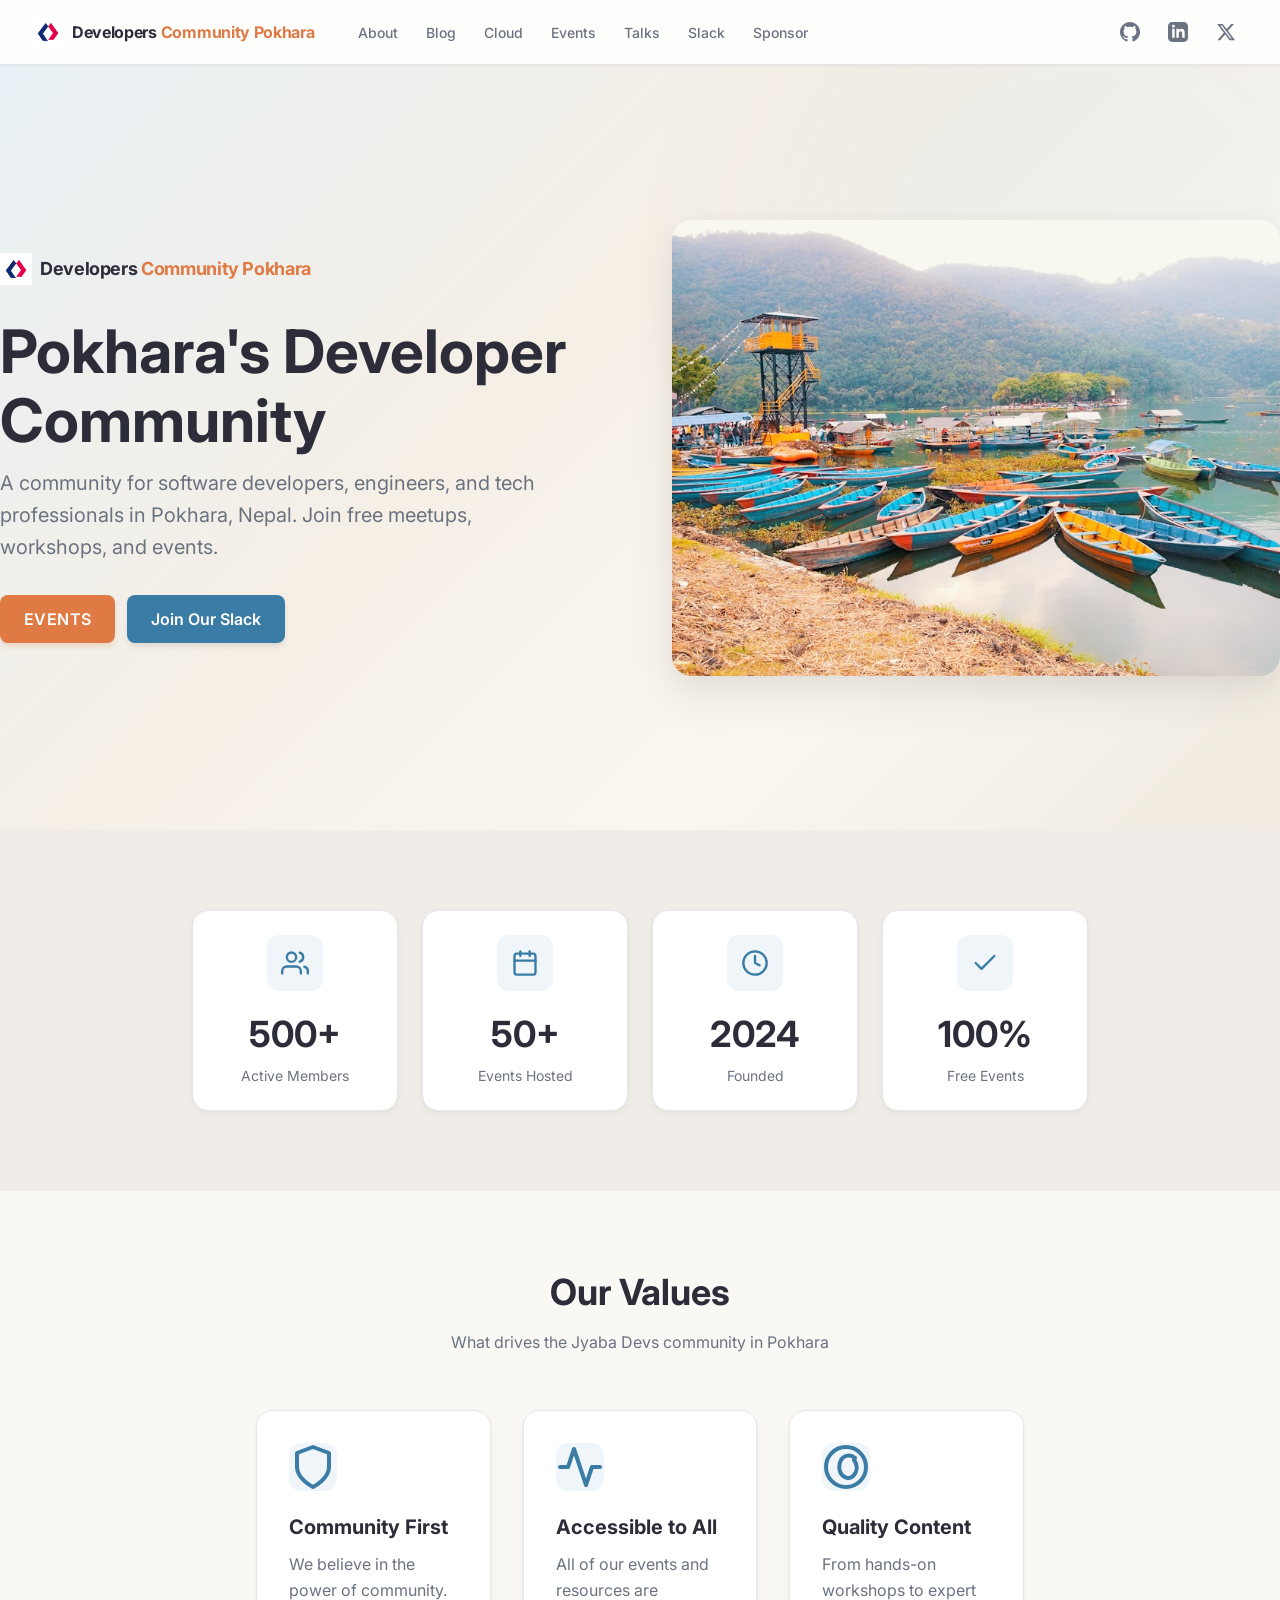
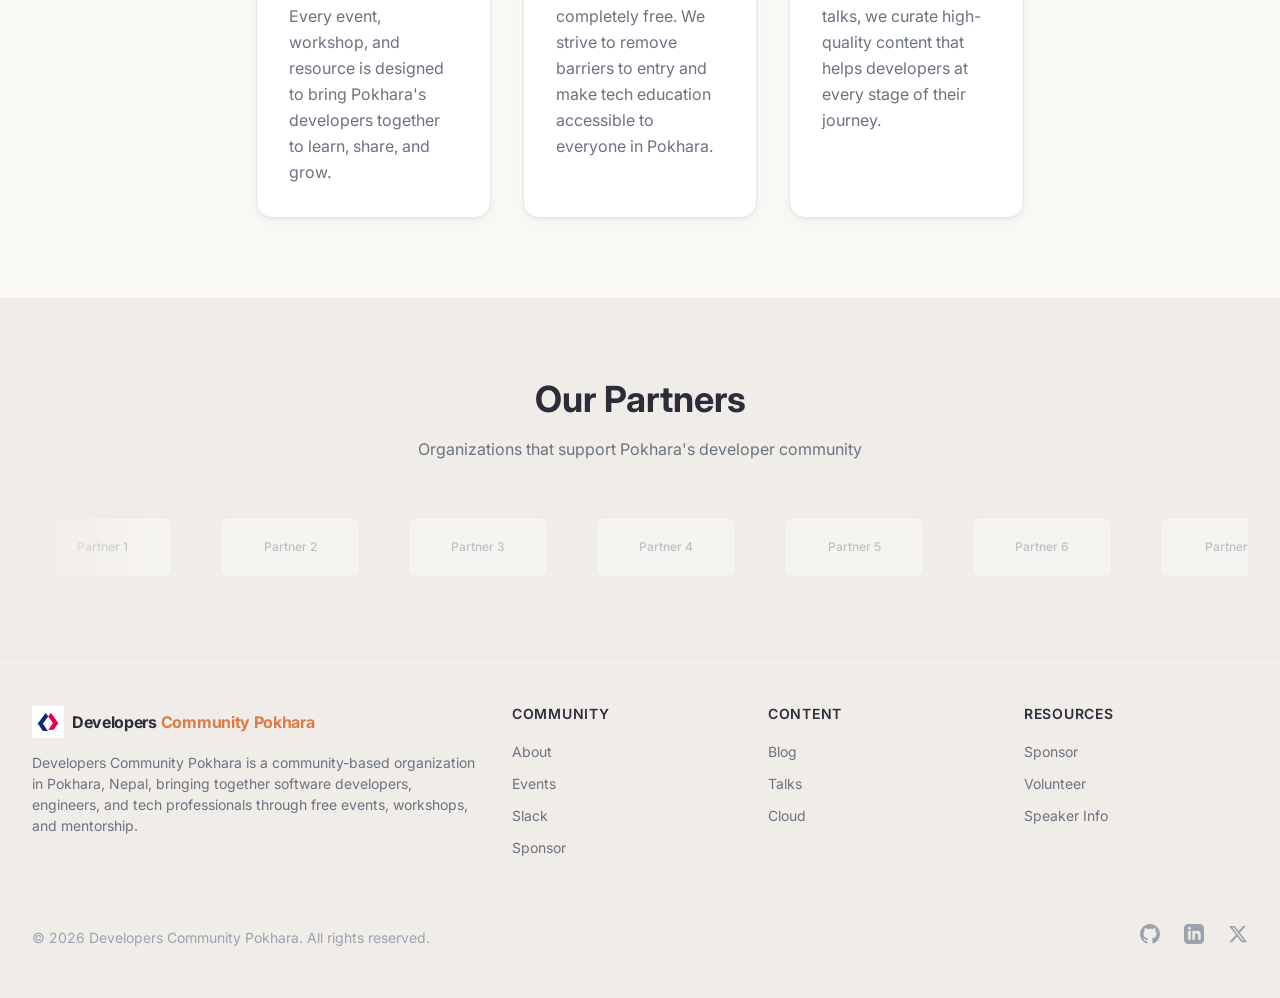
==== index.html @ 8152516d "deleted a folder" ====
<!DOCTYPE html>
<html lang="en">
<head>
  <meta charset="utf-8" />
  <meta name="viewport" content="width=device-width, initial-scale=1" />
  <title>Jyaba Devs - Pokhara's Developer &amp; Tech Community</title>
  <meta name="description" content="Jyaba Devs is a community for software developers, engineers, and tech professionals in Pokhara, Nepal. Join free meetups, workshops, and events." />
  <link rel="preconnect" href="https://fonts.googleapis.com">
  <link rel="preconnect" href="https://fonts.gstatic.com" crossorigin>
  <link rel="preconnect" href="https://images.unsplash.com">
  <link href="https://fonts.googleapis.com/css2?family=Inter:wght@400;500;600;700&display=swap" rel="stylesheet">
  <link rel="stylesheet" href="css/style.css" />
</head>
<body>

  <!-- ===== HEADER ===== -->
  <header class="td-header td-header--sticky">
    <nav class="td-header__nav">
      <div class="td-header__inner">
        <div class="td-header__left">
          <a class="td-header__brand" href=".">
            <span class="td-logo" style="font-size:1rem;gap:0.5em;--logo-text-color:#2D2D3A">
              <span class="td-logo__icon" style="width:32px;height:32px">
                <img src="images/developers community pokhara logo.png" alt="Developers Community Pokhara" style="width:100%;height:100%;object-fit:contain" />
              </span>
              <span class="td-logo__wordmark">
                <span class="td-logo__brand">Developers</span>
                <span class="td-logo__devs">Community Pokhara</span>
              </span>
            </span>
          </a>
          <div class="td-header__desktop-links">
            <a class="td-header__link" href="about.html">About</a>
            <a class="td-header__link" href="blog.html">Blog</a>
            <a class="td-header__link" href="cloud-project.html">Cloud</a>
            <a class="td-header__link" href="events.html">Events</a>
            <a class="td-header__link" href="talks.html">Talks</a>
            <a class="td-header__link" href="https://slack.com" target="_blank" rel="noopener noreferrer">Slack</a>
            <a class="td-header__link" href="partnership.html">Sponsor</a>
          </div>
        </div>
        <div class="td-header__right">
          <div class="td-header__actions">
            <a class="td-header__link" href="https://github.com" target="_blank" rel="noopener noreferrer">
              <svg viewBox="0 0 24 24" fill="currentColor" class="w-5 h-5"><path d="M12 0c-6.626 0-12 5.373-12 12 0 5.302 3.438 9.8 8.207 11.387.599.111.793-.261.793-.577v-2.234c-3.338.726-4.033-1.416-4.033-1.416-.546-1.387-1.333-1.756-1.333-1.756-1.089-.745.083-.729.083-.729 1.205.084 1.839 1.237 1.839 1.237 1.07 1.834 2.807 1.304 3.492.997.107-.775.418-1.305.762-1.604-2.665-.305-5.467-1.334-5.467-5.931 0-1.311.469-2.381 1.236-3.221-.124-.303-.535-1.524.117-3.176 0 0 1.008-.322 3.301 1.23.957-.266 1.983-.399 3.003-.404 1.02.005 2.047.138 3.006.404 2.291-1.552 3.297-1.23 3.297-1.23.653 1.653.242 2.874.118 3.176.77.84 1.235 1.911 1.235 3.221 0 4.609-2.807 5.624-5.479 5.921.43.372.823 1.102.823 2.222v3.293c0 .319.192.694.801.576 4.765-1.589 8.199-6.086 8.199-11.386 0-6.627-5.373-12-12-12z"></path></svg>
            </a>
            <a class="td-header__link" href="https://linkedin.com" target="_blank" rel="noopener noreferrer">
              <svg viewBox="0 0 24 24" fill="currentColor" class="w-5 h-5"><path d="M19 0h-14c-2.761 0-5 2.239-5 5v14c0 2.761 2.239 5 5 5h14c2.762 0 5-2.239 5-5v-14c0-2.761-2.238-5-5-5zm-11 19h-3v-11h3v11zm-1.5-12.268c-.966 0-1.75-.79-1.75-1.764s.784-1.764 1.75-1.764 1.75.79 1.75 1.764-.783 1.764-1.75 1.764zm13.5 12.268h-3v-5.604c0-3.368-4-3.113-4 0v5.604h-3v-11h3v1.765c1.396-2.586 7-2.777 7 2.476v6.759z"></path></svg>
            </a>
            <a class="td-header__link" href="https://twitter.com" target="_blank" rel="noopener noreferrer">
              <svg viewBox="0 0 24 24" fill="currentColor" class="w-5 h-5"><path d="M18.244 2.25h3.308l-7.227 8.26 8.502 11.24H16.17l-5.214-6.817L4.99 21.75H1.68l7.73-8.835L1.254 2.25H8.08l4.713 6.231zm-1.161 17.52h1.833L7.084 4.126H5.117z"></path></svg>
            </a>
          </div>
          <button class="td-header__hamburger" aria-label="Toggle menu" aria-expanded="false">
            <svg fill="none" viewBox="0 0 24 24" stroke="currentColor"><path stroke-linecap="round" stroke-linejoin="round" stroke-width="2" d="M4 6h16M4 12h16M4 18h16"></path></svg>
          </button>
        </div>
      </div>
      <div class="td-header__mobile-menu">
        <div class="td-header__mobile-inner">
          <a class="td-header__link" href="about.html">About</a>
          <a class="td-header__link" href="blog.html">Blog</a>
          <a class="td-header__link" href="cloud-project.html">Cloud</a>
          <a class="td-header__link" href="events.html">Events</a>
          <a class="td-header__link" href="talks.html">Talks</a>
          <a class="td-header__link" href="https://slack.com" target="_blank" rel="noopener noreferrer">Slack</a>
          <a class="td-header__link" href="partnership.html">Sponsor</a>
          <a class="td-header__link" href="https://github.com" target="_blank" rel="noopener noreferrer">
            <svg viewBox="0 0 24 24" fill="currentColor" class="w-5 h-5"><path d="M12 0c-6.626 0-12 5.373-12 12 0 5.302 3.438 9.8 8.207 11.387.599.111.793-.261.793-.577v-2.234c-3.338.726-4.033-1.416-4.033-1.416-.546-1.387-1.333-1.756-1.333-1.756-1.089-.745.083-.729.083-.729 1.205.084 1.839 1.237 1.839 1.237 1.07 1.834 2.807 1.304 3.492.997.107-.775.418-1.305.762-1.604-2.665-.305-5.467-1.334-5.467-5.931 0-1.311.469-2.381 1.236-3.221-.124-.303-.535-1.524.117-3.176 0 0 1.008-.322 3.301 1.23.957-.266 1.983-.399 3.003-.404 1.02.005 2.047.138 3.006.404 2.291-1.552 3.297-1.23 3.297-1.23.653 1.653.242 2.874.118 3.176.77.84 1.235 1.911 1.235 3.221 0 4.609-2.807 5.624-5.479 5.921.43.372.823 1.102.823 2.222v3.293c0 .319.192.694.801.576 4.765-1.589 8.199-6.086 8.199-11.386 0-6.627-5.373-12-12-12z"></path></svg>
          </a>
          <a class="td-header__link" href="https://linkedin.com" target="_blank" rel="noopener noreferrer">
            <svg viewBox="0 0 24 24" fill="currentColor" class="w-5 h-5"><path d="M19 0h-14c-2.761 0-5 2.239-5 5v14c0 2.761 2.239 5 5 5h14c2.762 0 5-2.239 5-5v-14c0-2.761-2.238-5-5-5zm-11 19h-3v-11h3v11zm-1.5-12.268c-.966 0-1.75-.79-1.75-1.764s.784-1.764 1.75-1.764 1.75.79 1.75 1.764-.783 1.764-1.75 1.764zm13.5 12.268h-3v-5.604c0-3.368-4-3.113-4 0v5.604h-3v-11h3v1.765c1.396-2.586 7-2.777 7 2.476v6.759z"></path></svg>
          </a>
          <a class="td-header__link" href="https://twitter.com" target="_blank" rel="noopener noreferrer">
            <svg viewBox="0 0 24 24" fill="currentColor" class="w-5 h-5"><path d="M18.244 2.25h3.308l-7.227 8.26 8.502 11.24H16.17l-5.214-6.817L4.99 21.75H1.68l7.73-8.835L1.254 2.25H8.08l4.713 6.231zm-1.161 17.52h1.833L7.084 4.126H5.117z"></path></svg>
          </a>
        </div>
      </div>
    </nav>
  </header>

  <!-- ===== HERO ===== -->
  <section class="hero">
    <div class="hero__bg"></div>
    <div class="hero__glow"></div>
    <div class="container hero__content">
      <div class="hero__inner">
        <div class="hero__text-col">
          <div class="hero__text-inner">
            <div style="display:flex;align-items:center;gap:0.5rem;margin-bottom:2rem">
              <span class="td-logo__icon" style="width:32px;height:32px;display:flex">
                <img src="images/developers community pokhara logo.png" alt="Developers Community Pokhara" style="width:100%;height:100%;object-fit:contain" />
              </span>
              <span style="font-weight:700;font-size:1.125rem;letter-spacing:-0.02em">
                <span style="color:var(--text-primary)">Developers</span>
                <span style="color:var(--sunset)">Community Pokhara</span>
              </span>
            </div>
            <h1 class="hero__title">Pokhara's Developer<br>Community</h1>
            <p class="hero__subtitle">A community for software developers, engineers, and tech professionals in Pokhara, Nepal. Join free meetups, workshops, and events.</p>
            <div class="hero__actions">
              <a href="events.html" class="td-button td-button--primary td-button--md">Events</a>
              <a href="https://slack.com" target="_blank" rel="noopener noreferrer" class="td-button td-button--secondary td-button--md">Join Our Slack</a>
            </div>
          </div>
        </div>
        <div class="hero__image-col">
          <img src="images/fewa-lake-pokhara.jpg" alt="Fewa Lake, Pokhara - Colorful boats on the water" loading="lazy" />
        </div>
      </div>
    </div>
  </section>

  <!-- ===== STATS ===== -->
  <section class="section section--alt">
    <div class="container">
      <div class="stats-grid">
        <div class="stat-card">
          <div class="stat-card__icon">
            <svg viewBox="0 0 24 24" fill="none" stroke="currentColor" stroke-width="2" stroke-linecap="round" stroke-linejoin="round"><path d="M17 21v-2a4 4 0 0 0-4-4H5a4 4 0 0 0-4 4v2"></path><circle cx="9" cy="7" r="4"></circle><path d="M23 21v-2a4 4 0 0 0-3-3.87"></path><path d="M16 3.13a4 4 0 0 1 0 7.75"></path></svg>
          </div>
          <div class="stat-card__number">500+</div>
          <div class="stat-card__label">Active Members</div>
        </div>
        <div class="stat-card">
          <div class="stat-card__icon">
            <svg viewBox="0 0 24 24" fill="none" stroke="currentColor" stroke-width="2" stroke-linecap="round" stroke-linejoin="round"><path d="M8 2v4"></path><path d="M16 2v4"></path><rect x="3" y="4" width="18" height="18" rx="2"></rect><path d="M3 10h18"></path></svg>
          </div>
          <div class="stat-card__number">50+</div>
          <div class="stat-card__label">Events Hosted</div>
        </div>
        <div class="stat-card">
          <div class="stat-card__icon">
            <svg viewBox="0 0 24 24" fill="none" stroke="currentColor" stroke-width="2" stroke-linecap="round" stroke-linejoin="round"><circle cx="12" cy="12" r="10"></circle><polyline points="12 6 12 12 16 14"></polyline></svg>
          </div>
          <div class="stat-card__number">2024</div>
          <div class="stat-card__label">Founded</div>
        </div>
        <div class="stat-card">
          <div class="stat-card__icon">
            <svg viewBox="0 0 24 24" fill="none" stroke="currentColor" stroke-width="2" stroke-linecap="round" stroke-linejoin="round"><polyline points="20 6 9 17 4 12"></polyline></svg>
          </div>
          <div class="stat-card__number">100%</div>
          <div class="stat-card__label">Free Events</div>
        </div>
      </div>
    </div>
  </section>

  <!-- ===== VALUES ===== -->
  <section class="section">
    <div class="container">
      <div class="section__header text-center">
        <h2 class="section__title">Our Values</h2>
        <p class="section__subtitle">What drives the Jyaba Devs community in Pokhara</p>
      </div>
      <div class="features-grid">
        <div class="feature-card">
          <div class="feature-card__icon">
            <svg viewBox="0 0 24 24" fill="none" stroke="currentColor" stroke-width="2" stroke-linecap="round" stroke-linejoin="round"><path d="M12 22s8-4 8-10V5l-8-3-8 3v7c0 6 8 10 8 10z"></path></svg>
          </div>
          <h3 class="feature-card__title">Community First</h3>
          <p class="feature-card__text">We believe in the power of community. Every event, workshop, and resource is designed to bring Pokhara's developers together to learn, share, and grow.</p>
        </div>
        <div class="feature-card">
          <div class="feature-card__icon">
            <svg viewBox="0 0 24 24" fill="none" stroke="currentColor" stroke-width="2" stroke-linecap="round" stroke-linejoin="round"><path d="M22 12h-4l-3 9L9 3l-3 9H2"></path></svg>
          </div>
          <h3 class="feature-card__title">Accessible to All</h3>
          <p class="feature-card__text">All of our events and resources are completely free. We strive to remove barriers to entry and make tech education accessible to everyone in Pokhara.</p>
        </div>
        <div class="feature-card">
          <div class="feature-card__icon">
            <svg viewBox="0 0 24 24" fill="none" stroke="currentColor" stroke-width="2" stroke-linecap="round" stroke-linejoin="round"><circle cx="12" cy="12" r="10"></circle><path d="M16.5 7.5C14.5 5.5 11 6 9.5 8.5 8 11 8.5 14.5 10 16c1.5 1.5 4 2.5 6 0s1.5-5.5 0-7.5z"></path></svg>
          </div>
          <h3 class="feature-card__title">Quality Content</h3>
          <p class="feature-card__text">From hands-on workshops to expert talks, we curate high-quality content that helps developers at every stage of their journey.</p>
        </div>
      </div>
    </div>
  </section>

  <!-- ===== SPONSOR MARQUEE ===== -->
  <section class="section section--alt">
    <div class="container">
      <div class="section__header text-center">
        <h2 class="section__title">Our Partners</h2>
        <p class="section__subtitle">Organizations that support Pokhara's developer community</p>
      </div>
      <div class="td-logo-marquee td-logo-marquee--pause-on-hover" style="--marquee-speed:30s;--marquee-gap:3rem">
        <div class="td-logo-marquee__wrapper">
          <div class="td-logo-marquee__track">
            <div class="td-logo-marquee__item"><div class="td-logo-marquee__logo" style="width:140px;height:60px;background:var(--bg);border:1px solid var(--border);border-radius:0.5rem;display:flex;align-items:center;justify-content:center;color:var(--text-muted);font-size:0.75rem;font-weight:500">Partner 1</div></div>
            <div class="td-logo-marquee__item"><div class="td-logo-marquee__logo" style="width:140px;height:60px;background:var(--bg);border:1px solid var(--border);border-radius:0.5rem;display:flex;align-items:center;justify-content:center;color:var(--text-muted);font-size:0.75rem;font-weight:500">Partner 2</div></div>
            <div class="td-logo-marquee__item"><div class="td-logo-marquee__logo" style="width:140px;height:60px;background:var(--bg);border:1px solid var(--border);border-radius:0.5rem;display:flex;align-items:center;justify-content:center;color:var(--text-muted);font-size:0.75rem;font-weight:500">Partner 3</div></div>
            <div class="td-logo-marquee__item"><div class="td-logo-marquee__logo" style="width:140px;height:60px;background:var(--bg);border:1px solid var(--border);border-radius:0.5rem;display:flex;align-items:center;justify-content:center;color:var(--text-muted);font-size:0.75rem;font-weight:500">Partner 4</div></div>
            <div class="td-logo-marquee__item"><div class="td-logo-marquee__logo" style="width:140px;height:60px;background:var(--bg);border:1px solid var(--border);border-radius:0.5rem;display:flex;align-items:center;justify-content:center;color:var(--text-muted);font-size:0.75rem;font-weight:500">Partner 5</div></div>
            <div class="td-logo-marquee__item"><div class="td-logo-marquee__logo" style="width:140px;height:60px;background:var(--bg);border:1px solid var(--border);border-radius:0.5rem;display:flex;align-items:center;justify-content:center;color:var(--text-muted);font-size:0.75rem;font-weight:500">Partner 6</div></div>
          </div>
          <div class="td-logo-marquee__track">
            <div class="td-logo-marquee__item"><div class="td-logo-marquee__logo" style="width:140px;height:60px;background:var(--bg);border:1px solid var(--border);border-radius:0.5rem;display:flex;align-items:center;justify-content:center;color:var(--text-muted);font-size:0.75rem;font-weight:500">Partner 1</div></div>
            <div class="td-logo-marquee__item"><div class="td-logo-marquee__logo" style="width:140px;height:60px;background:var(--bg);border:1px solid var(--border);border-radius:0.5rem;display:flex;align-items:center;justify-content:center;color:var(--text-muted);font-size:0.75rem;font-weight:500">Partner 2</div></div>
            <div class="td-logo-marquee__item"><div class="td-logo-marquee__logo" style="width:140px;height:60px;background:var(--bg);border:1px solid var(--border);border-radius:0.5rem;display:flex;align-items:center;justify-content:center;color:var(--text-muted);font-size:0.75rem;font-weight:500">Partner 3</div></div>
            <div class="td-logo-marquee__item"><div class="td-logo-marquee__logo" style="width:140px;height:60px;background:var(--bg);border:1px solid var(--border);border-radius:0.5rem;display:flex;align-items:center;justify-content:center;color:var(--text-muted);font-size:0.75rem;font-weight:500">Partner 4</div></div>
            <div class="td-logo-marquee__item"><div class="td-logo-marquee__logo" style="width:140px;height:60px;background:var(--bg);border:1px solid var(--border);border-radius:0.5rem;display:flex;align-items:center;justify-content:center;color:var(--text-muted);font-size:0.75rem;font-weight:500">Partner 5</div></div>
            <div class="td-logo-marquee__item"><div class="td-logo-marquee__logo" style="width:140px;height:60px;background:var(--bg);border:1px solid var(--border);border-radius:0.5rem;display:flex;align-items:center;justify-content:center;color:var(--text-muted);font-size:0.75rem;font-weight:500">Partner 6</div></div>
          </div>
        </div>
      </div>
    </div>
  </section>

  <!-- ===== FOOTER ===== -->
  <footer class="td-footer">
    <div class="td-footer__container">
      <div class="td-footer__grid">
        <div>
          <span class="td-logo" style="font-size:1rem;gap:0.5em;--logo-text-color:#2D2D3A">
            <span class="td-logo__icon" style="width:32px;height:32px">
              <img src="images/developers community pokhara logo.png" alt="Developers Community Pokhara" style="width:100%;height:100%;object-fit:contain" />
            </span>
            <span class="td-logo__wordmark">
              <span class="td-logo__brand">Developers</span>
              <span class="td-logo__devs">Community Pokhara</span>
            </span>
          </span>
          <p class="td-footer__description">
            Developers Community Pokhara is a community-based organization in Pokhara, Nepal, bringing together software developers, engineers, and tech professionals through free events, workshops, and mentorship.
          </p>
        </div>
        <div class="td-footer__link-group">
          <h3>Community</h3>
          <ul>
            <li><a href="about.html">About</a></li>
            <li><a href="events.html">Events</a></li>
            <li><a href="https://slack.com" target="_blank" rel="noopener noreferrer">Slack</a></li>
            <li><a href="partnership.html">Sponsor</a></li>
          </ul>
        </div>
        <div class="td-footer__link-group">
          <h3>Content</h3>
          <ul>
            <li><a href="blog.html">Blog</a></li>
            <li><a href="talks.html">Talks</a></li>
            <li><a href="cloud-project.html">Cloud</a></li>
          </ul>
        </div>
        <div class="td-footer__link-group">
          <h3>Resources</h3>
          <ul>
            <li><a href="partnership.html">Sponsor</a></li>
            <li><a href="about.html">Volunteer</a></li>
            <li><a href="talks.html">Speaker Info</a></li>
          </ul>
        </div>
      </div>
      <div class="td-footer__bottom">
        <p class="td-footer__copyright">&copy; 2026 Developers Community Pokhara. All rights reserved.</p>
        <div class="td-footer__socials">
          <a class="td-footer__social-link" href="https://github.com" target="_blank" rel="noopener noreferrer" aria-label="GitHub">
            <svg viewBox="0 0 24 24" fill="currentColor"><path d="M12 0c-6.626 0-12 5.373-12 12 0 5.302 3.438 9.8 8.207 11.387.599.111.793-.261.793-.577v-2.234c-3.338.726-4.033-1.416-4.033-1.416-.546-1.387-1.333-1.756-1.333-1.756-1.089-.745.083-.729.083-.729 1.205.084 1.839 1.237 1.839 1.237 1.07 1.834 2.807 1.304 3.492.997.107-.775.418-1.305.762-1.604-2.665-.305-5.467-1.334-5.467-5.931 0-1.311.469-2.381 1.236-3.221-.124-.303-.535-1.524.117-3.176 0 0 1.008-.322 3.301 1.23.957-.266 1.983-.399 3.003-.404 1.02.005 2.047.138 3.006.404 2.291-1.552 3.297-1.23 3.297-1.23.653 1.653.242 2.874.118 3.176.77.84 1.235 1.911 1.235 3.221 0 4.609-2.807 5.624-5.479 5.921.43.372.823 1.102.823 2.222v3.293c0 .319.192.694.801.576 4.765-1.589 8.199-6.086 8.199-11.386 0-6.627-5.373-12-12-12z"></path></svg>
          </a>
          <a class="td-footer__social-link" href="https://linkedin.com" target="_blank" rel="noopener noreferrer" aria-label="LinkedIn">
            <svg viewBox="0 0 24 24" fill="currentColor"><path d="M19 0h-14c-2.761 0-5 2.239-5 5v14c0 2.761 2.239 5 5 5h14c2.762 0 5-2.239 5-5v-14c0-2.761-2.238-5-5-5zm-11 19h-3v-11h3v11zm-1.5-12.268c-.966 0-1.75-.79-1.75-1.764s.784-1.764 1.75-1.764 1.75.79 1.75 1.764-.783 1.764-1.75 1.764zm13.5 12.268h-3v-5.604c0-3.368-4-3.113-4 0v5.604h-3v-11h3v1.765c1.396-2.586 7-2.777 7 2.476v6.759z"></path></svg>
          </a>
          <a class="td-footer__social-link" href="https://twitter.com" target="_blank" rel="noopener noreferrer" aria-label="Twitter">
            <svg viewBox="0 0 24 24" fill="currentColor"><path d="M18.244 2.25h3.308l-7.227 8.26 8.502 11.24H16.17l-5.214-6.817L4.99 21.75H1.68l7.73-8.835L1.254 2.25H8.08l4.713 6.231zm-1.161 17.52h1.833L7.084 4.126H5.117z"></path></svg>
          </a>
        </div>
      </div>
    </div>
  </footer>

  <!-- Mobile menu toggle -->
  <script>
    document.querySelector('.td-header__hamburger')?.addEventListener('click', function() {
      const menu = document.querySelector('.td-header__mobile-menu');
      const expanded = this.getAttribute('aria-expanded') === 'true';
      this.setAttribute('aria-expanded', !expanded);
      menu.classList.toggle('td-header__mobile-menu--open');
    });
  </script>

</body>
</html>
---- css/style.css ----
/* ============================================
   Jyaba Devs — Light Design System
   Theme: Pokhara — Lake City / Himalayan Gateway
   ============================================ */

/* --- CSS Variables (Light Theme) --- */
:root {
  --bg: #FAF8F5;
  --bg-alt: #F0EDE8;
  --text-primary: #2D2D3A;
  --text-secondary: #6B7280;
  --text-muted: #9CA3AF;
  --lake: #3A7CA5;
  --lake-light: #5A9CC5;
  --lake-dark: #2A5C85;
  --sunset: #E07A45;
  --sunset-light: #F09A65;
  --sunset-dark: #C06030;
  --mountain: #4A7C6F;
  --mountain-light: #6BA08A;
  --mountain-dark: #3A6C5F;
  --white: #FFFFFF;
  --card-bg: #FFFFFF;
  --border: #E5E7EB;
  --gray-100: #F3F4F6;
  --gray-200: #E5E7EB;
  --gray-300: #D1D5DB;
  --gray-400: #9CA3AF;
  --gray-500: #6B7280;
  --gray-600: #4B5563;
  --gray-700: #374151;
  --gray-800: #1F2937;
  --gray-900: #111827;

  --font-family: 'Inter', -apple-system, BlinkMacSystemFont, 'Segoe UI', Roboto, sans-serif;
  --max-width: 80rem;
  --header-height: 4rem;
}

/* --- Reset & Base --- */
*, *::before, *::after {
  margin: 0;
  padding: 0;
  box-sizing: border-box;
}

html {
  scroll-behavior: smooth;
}

body {
  font-family: var(--font-family);
  -webkit-font-smoothing: antialiased;
  -moz-osx-font-smoothing: grayscale;
  background: var(--bg);
  color: var(--text-primary);
  min-height: 100vh;
  line-height: 1.5;
}

img {
  max-width: 100%;
  height: auto;
  display: block;
}

a {
  color: inherit;
  text-decoration: none;
}

ul {
  list-style: none;
}

.container {
  max-width: var(--max-width);
  margin: 0 auto;
  padding: 0 1rem;
}

@media (min-width: 640px) {
  .container { padding: 0 1.5rem; }
}

@media (min-width: 1024px) {
  .container { padding: 0 2rem; }
}

/* --- Typography --- */
h1, h2, h3, h4, h5, h6 {
  font-weight: 700;
  line-height: 1.2;
}

.text-lake { color: var(--lake); }
.text-sunset { color: var(--sunset); }
.text-mountain { color: var(--mountain); }
.text-primary { color: var(--text-primary); }
.text-secondary { color: var(--text-secondary); }
.text-muted { color: var(--text-muted); }
.text-center { text-align: center; }
.font-bold { font-weight: 700; }
.font-semibold { font-weight: 600; }
.font-medium { font-weight: 500; }

/* ============================================
   TD Logo
   ============================================ */
.td-logo {
  display: inline-flex;
  align-items: center;
  text-decoration: none;
  color: inherit;
  transition: opacity 0.15s ease;
  gap: 0.5em;
}

a.td-logo:hover { opacity: 0.9; }

.td-logo__icon {
  display: flex;
  align-items: center;
  justify-content: center;
  flex-shrink: 0;
}

.td-logo__icon svg {
  width: 100%;
  height: 100%;
}

.td-logo__wordmark {
  display: inline-flex;
  gap: 0.25em;
  font-weight: 700;
  letter-spacing: -0.02em;
  white-space: nowrap;
}

.td-logo__brand {
  color: var(--text-primary);
}

.td-logo__devs {
  color: var(--sunset);
}

.td-logo--dark .td-logo__brand {
  color: var(--white);
}

/* ============================================
   Header
   ============================================ */
.td-header {
  background: rgba(255, 255, 255, 0.8);
  backdrop-filter: blur(24px);
  -webkit-backdrop-filter: blur(24px);
  border-bottom: 1px solid var(--border);
  box-shadow: 0 1px 3px 0 rgba(0, 0, 0, 0.05);
}

.td-header--sticky {
  position: sticky;
  top: 0;
  z-index: 50;
}

.td-header__nav {
  max-width: var(--max-width);
  margin: 0 auto;
  padding: 0 1rem;
}

@media (min-width: 640px) { .td-header__nav { padding: 0 1.5rem; } }
@media (min-width: 1024px) { .td-header__nav { padding: 0 2rem; } }

.td-header__inner {
  display: flex;
  justify-content: space-between;
  height: var(--header-height);
}

.td-header__left {
  display: flex;
  align-items: center;
  gap: 2rem;
}

.td-header__brand {
  display: flex;
  align-items: center;
  text-decoration: none;
}

.td-header__desktop-links {
  display: none;
  align-items: center;
  gap: 0.25rem;
}

@media (min-width: 768px) {
  .td-header__desktop-links { display: flex; }
}

.td-header__link {
  display: flex;
  align-items: center;
  gap: 0.5rem;
  padding: 0.5rem 0.75rem;
  border-radius: 0.5rem;
  font-size: 0.875rem;
  font-weight: 500;
  color: var(--text-secondary);
  text-decoration: none;
  transition: background-color 0.15s ease, color 0.15s ease;
}

.td-header__link:hover {
  background-color: var(--gray-100);
  color: var(--lake);
}

.td-header__link svg {
  width: 1.25rem;
  height: 1.25rem;
}

.td-header__right {
  display: flex;
  align-items: center;
  gap: 1rem;
}

.td-header__actions {
  display: none;
  align-items: center;
  gap: 0.25rem;
}

@media (min-width: 768px) {
  .td-header__actions { display: flex; }
}

.td-header__hamburger {
  display: flex;
  padding: 0.5rem;
  border-radius: 0.5rem;
  color: var(--text-secondary);
  background: none;
  border: none;
  cursor: pointer;
}

.td-header__hamburger:hover { background-color: var(--gray-100); }

@media (min-width: 768px) {
  .td-header__hamburger { display: none; }
}

.td-header__hamburger svg {
  width: 1.5rem;
  height: 1.5rem;
}

.td-header__mobile-menu {
  display: none;
  padding: 1rem 0;
  border-top: 1px solid var(--border);
}

.td-header__mobile-menu--open { display: block; }

@media (min-width: 768px) {
  .td-header__mobile-menu { display: none !important; }
}

.td-header__mobile-inner {
  display: flex;
  flex-direction: column;
  gap: 0.25rem;
}

/* ============================================
   Buttons
   ============================================ */
.td-button {
  display: inline-flex;
  align-items: center;
  justify-content: center;
  gap: 0.5rem;
  font-weight: 600;
  border-radius: 0.5rem;
  transition: all 0.15s ease;
  white-space: nowrap;
  text-decoration: none;
  cursor: pointer;
  border: none;
  font-family: inherit;
}

.td-button:focus {
  outline: none;
  box-shadow: 0 0 0 2px var(--white), 0 0 0 4px var(--sunset);
}

.td-button:disabled,
.td-button--loading {
  opacity: 0.6;
  cursor: not-allowed;
}

.td-button--sm { padding: 0.5rem 1rem; font-size: 0.875rem; }
.td-button--md { padding: 0.75rem 1.5rem; font-size: 1rem; }
.td-button--lg { padding: 1rem 2rem; font-size: 1.125rem; }

.td-button--primary {
  background: var(--sunset);
  color: var(--white);
  text-transform: uppercase;
  letter-spacing: 0.025em;
  box-shadow: 0 4px 6px -1px rgba(224, 122, 69, 0.25);
}

.td-button--primary:hover:not(:disabled):not(.td-button--loading) {
  background: var(--sunset-light);
  transform: translateY(-1px);
  box-shadow: 0 6px 10px -2px rgba(224, 122, 69, 0.3);
}

.td-button--primary:active:not(:disabled):not(.td-button--loading) {
  background: var(--sunset-dark);
  transform: translateY(0);
}

.td-button--secondary {
  background: var(--lake);
  color: var(--white);
  box-shadow: 0 4px 6px -1px rgba(0, 0, 0, 0.1);
}

.td-button--secondary:hover:not(:disabled):not(.td-button--loading) {
  background: var(--lake-light);
  transform: translateY(-1px);
  box-shadow: 0 10px 15px -3px rgba(0, 0, 0, 0.1);
}

.td-button--ghost {
  background: transparent;
  color: currentColor;
  box-shadow: none;
  border: 1px solid currentColor;
  opacity: 0.8;
}

.td-button--ghost:hover:not(:disabled):not(.td-button--loading) {
  background: rgba(0, 0, 0, 0.05);
  opacity: 1;
}

/* ============================================
   Hero Section — Pokhara Edition
   ============================================ */
.hero {
  position: relative;
  overflow: hidden;
  min-height: 85vh;
  display: flex;
  align-items: center;
}

.hero__bg {
  position: absolute;
  inset: 0;
  background: linear-gradient(135deg, #E8F0F5 0%, #F5EFE6 40%, #FAF6F0 70%, #F0EAE0 100%);
}

.hero__glow {
  position: absolute;
  top: 0;
  right: 0;
  width: 40rem;
  height: 40rem;
  background: rgba(58, 124, 165, 0.04);
  border-radius: 50%;
  filter: blur(80px);
  transform: translateY(-20%) translateX(20%);
  pointer-events: none;
}

.hero__content {
  position: relative;
  width: 100%;
  padding: 5rem 0 5rem;
}

@media (min-width: 768px) {
  .hero__content { padding: 6rem 0 6rem; }
}

.hero__inner {
  display: flex;
  flex-direction: column;
  gap: 3rem;
}

@media (min-width: 768px) {
  .hero__inner {
    flex-direction: row;
    align-items: center;
    gap: 4rem;
  }
}

.hero__text-col {
  flex: 1;
}

.hero__text-inner {
  max-width: 36rem;
  margin: 0 auto;
}

@media (min-width: 768px) {
  .hero__text-inner { margin: 0; }
}

.hero__image-col {
  flex: 1;
  display: flex;
  justify-content: center;
  align-items: center;
}

.hero__image-col img {
  width: 100%;
  max-width: 28rem;
  height: auto;
  border-radius: 1.25rem;
  box-shadow: 0 20px 48px rgba(0, 0, 0, 0.07), 0 8px 24px rgba(0, 0, 0, 0.04);
}

@media (min-width: 768px) {
  .hero__image-col img { max-width: 100%; }
}

.hero__title {
  font-size: 2.25rem;
  font-weight: 700;
  color: var(--text-primary);
  margin-top: 1.5rem;
  line-height: 1.15;
}

@media (min-width: 768px) {
  .hero__title { font-size: 3rem; }
}

@media (min-width: 1024px) {
  .hero__title { font-size: 3.75rem; }
}

.hero__subtitle {
  font-size: 1.125rem;
  color: var(--text-secondary);
  margin-top: 0.75rem;
  line-height: 1.6;
}

@media (min-width: 768px) {
  .hero__subtitle { font-size: 1.25rem; }
}

.hero__actions {
  margin-top: 2rem;
  display: flex;
  flex-direction: column;
  gap: 0.75rem;
}

@media (min-width: 640px) {
  .hero__actions { flex-direction: row; }
}

/* --- Section Styles --- */
.section {
  padding: 4rem 0;
}

@media (min-width: 768px) {
  .section { padding: 5rem 0; }
}

.section--alt {
  background: var(--bg-alt);
}

.section__title {
  font-size: 1.875rem;
  font-weight: 700;
  color: var(--text-primary);
  margin-bottom: 1rem;
}

@media (min-width: 768px) {
  .section__title { font-size: 2.25rem; }
}

.section__subtitle {
  color: var(--text-secondary);
  max-width: 36rem;
  margin: 0 auto;
}

.section__header {
  margin-bottom: 3.5rem;
}

/* --- Stats Grid --- */
.stats-grid {
  display: grid;
  grid-template-columns: repeat(2, 1fr);
  gap: 1.5rem;
  max-width: 56rem;
  margin: 0 auto;
}

@media (min-width: 768px) {
  .stats-grid { grid-template-columns: repeat(4, 1fr); }
}

.stat-card {
  text-align: center;
  padding: 1.5rem;
  background: var(--card-bg);
  border-radius: 1rem;
  border: 1px solid var(--border);
  box-shadow: 0 1px 3px rgba(0, 0, 0, 0.04), 0 4px 12px rgba(0, 0, 0, 0.03);
  transition: all 0.2s ease;
}

.stat-card:hover {
  border-color: var(--lake-light);
  transform: translateY(-2px);
  box-shadow: 0 8px 24px rgba(58, 124, 165, 0.08);
}

.stat-card__icon {
  width: 3.5rem;
  height: 3.5rem;
  background: rgba(58, 124, 165, 0.08);
  border-radius: 0.75rem;
  display: flex;
  align-items: center;
  justify-content: center;
  color: var(--lake);
  margin: 0 auto 1rem;
}

.stat-card__icon svg {
  width: 1.75rem;
  height: 1.75rem;
}

.stat-card__number {
  font-size: 1.875rem;
  font-weight: 700;
  color: var(--text-primary);
  margin-bottom: 0.25rem;
}

@media (min-width: 768px) {
  .stat-card__number { font-size: 2.25rem; }
}

.stat-card__label {
  color: var(--text-secondary);
  font-size: 0.875rem;
}

/* --- Features Grid --- */
.features-grid {
  display: grid;
  gap: 2rem;
  max-width: 48rem;
  margin: 0 auto;
}

@media (min-width: 768px) {
  .features-grid { grid-template-columns: repeat(3, 1fr); }
}

.feature-card {
  background: var(--card-bg);
  padding: 2rem;
  border-radius: 1rem;
  border: 1px solid var(--border);
  box-shadow: 0 1px 3px rgba(0, 0, 0, 0.04), 0 4px 12px rgba(0, 0, 0, 0.03);
  transition: all 0.2s ease;
}

.feature-card:hover {
  border-color: var(--lake-light);
  box-shadow: 0 8px 24px rgba(58, 124, 165, 0.08);
  transform: translateY(-2px);
}

.feature-card__icon {
  width: 3rem;
  height: 3rem;
  background: rgba(58, 124, 165, 0.08);
  border-radius: 0.75rem;
  display: flex;
  align-items: center;
  justify-content: center;
  color: var(--lake);
  margin-bottom: 1.5rem;
  transition: background 0.2s;
}

.feature-card:hover .feature-card__icon {
  background: rgba(58, 124, 165, 0.15);
}

.feature-card__icon span {
  font-size: 1.25rem;
  font-weight: 700;
}

.feature-card__title {
  font-size: 1.25rem;
  font-weight: 700;
  color: var(--text-primary);
  margin-bottom: 0.75rem;
}

.feature-card__text {
  color: var(--text-secondary);
  line-height: 1.625;
}

/* --- Page Hero (inner pages) --- */
.page-hero {
  position: relative;
  overflow: hidden;
}

.page-hero__bg {
  position: absolute;
  inset: 0;
  background: linear-gradient(135deg, #E8F0F5 0%, #F5EFE6 50%, #F0EAE0 100%);
}

.page-hero__mountain-art {
  position: absolute;
  bottom: 0;
  left: 0;
  right: 0;
  height: 40%;
  pointer-events: none;
  opacity: 0.5;
}

.page-hero__mountain-art svg {
  width: 100%;
  height: 100%;
  display: block;
}

.page-hero__glow {
  position: absolute;
  top: 0;
  right: 0;
  width: 50rem;
  height: 50rem;
  background: rgba(58, 124, 165, 0.04);
  border-radius: 50%;
  filter: blur(80px);
  transform: translateY(-50%) translateX(33%);
}

.page-hero__glow-2 {
  position: absolute;
  bottom: 0;
  left: 0;
  width: 37.5rem;
  height: 37.5rem;
  background: rgba(74, 124, 111, 0.03);
  border-radius: 50%;
  filter: blur(80px);
  transform: translateY(50%) translateX(-33%);
}

.page-hero__content {
  position: relative;
  padding: 5rem 0 7rem;
}

@media (min-width: 768px) {
  .page-hero__content { padding: 7rem 0; }
}

.page-hero__pill {
  display: inline-flex;
  align-items: center;
  gap: 0.5rem;
  padding: 0.5rem 1rem;
  background: rgba(58, 124, 165, 0.08);
  border: 1px solid rgba(58, 124, 165, 0.15);
  border-radius: 9999px;
  margin-bottom: 1.5rem;
}

.page-hero__pill-dot {
  width: 0.5rem;
  height: 0.5rem;
  background: var(--lake);
  border-radius: 50%;
}

.page-hero__pill-text {
  color: var(--lake);
  font-size: 0.875rem;
  font-weight: 500;
}

.page-hero__title {
  font-size: 2.25rem;
  font-weight: 700;
  color: var(--text-primary);
  margin-bottom: 1.5rem;
  line-height: 1.2;
}

@media (min-width: 768px) {
  .page-hero__title { font-size: 3.75rem; }
}

.page-hero__desc {
  font-size: 1.125rem;
  color: var(--text-secondary);
  margin-bottom: 2.5rem;
  max-width: 36rem;
}

@media (min-width: 768px) {
  .page-hero__desc { font-size: 1.25rem; }
}

/* --- Values / Impact Grid --- */
.values-grid {
  display: grid;
  gap: 1rem;
  max-width: 48rem;
  margin: 0 auto;
}

@media (min-width: 768px) {
  .values-grid { grid-template-columns: repeat(2, 1fr); }
}

@media (min-width: 1024px) {
  .values-grid { grid-template-columns: repeat(3, 1fr); }
}

.value-card {
  padding: 1.25rem;
  background: var(--card-bg);
  border-radius: 0.75rem;
  border: 1px solid var(--border);
  box-shadow: 0 1px 3px rgba(0, 0, 0, 0.04);
  display: flex;
  align-items: flex-start;
  gap: 1rem;
}

.value-card__check {
  flex-shrink: 0;
  width: 2rem;
  height: 2rem;
  background: rgba(74, 124, 111, 0.1);
  border-radius: 0.5rem;
  display: flex;
  align-items: center;
  justify-content: center;
  color: var(--mountain);
}

.value-card__check svg {
  width: 1.25rem;
  height: 1.25rem;
}

.value-card__text {
  color: var(--text-secondary);
  line-height: 1.5;
}

/* --- Sponsor Benefits --- */
.benefits-grid {
  display: grid;
  gap: 1.5rem;
  max-width: 48rem;
  margin: 0 auto;
}

@media (min-width: 768px) {
  .benefits-grid { grid-template-columns: repeat(2, 1fr); }
}

.benefit-card {
  padding: 2rem;
  background: var(--card-bg);
  border-radius: 1rem;
  border: 1px solid var(--border);
  box-shadow: 0 1px 3px rgba(0, 0, 0, 0.04), 0 4px 12px rgba(0, 0, 0, 0.03);
  transition: all 0.2s;
}

.benefit-card:hover {
  border-color: var(--lake-light);
  transform: translateY(-2px);
  box-shadow: 0 8px 24px rgba(58, 124, 165, 0.08);
}

.benefit-card__icon {
  width: 3.5rem;
  height: 3.5rem;
  background: rgba(58, 124, 165, 0.08);
  border-radius: 0.75rem;
  display: flex;
  align-items: center;
  justify-content: center;
  color: var(--lake);
  margin-bottom: 1.25rem;
}

.benefit-card__icon svg {
  width: 1.75rem;
  height: 1.75rem;
}

.benefit-card__title {
  font-size: 1.25rem;
  font-weight: 700;
  color: var(--text-primary);
  margin-bottom: 0.75rem;
}

.benefit-card__text {
  color: var(--text-secondary);
  line-height: 1.625;
}

/* --- Story Section --- */
.story-grid {
  display: grid;
  gap: 3rem;
  align-items: center;
  max-width: 48rem;
  margin: 0 auto;
}

@media (min-width: 1024px) {
  .story-grid { grid-template-columns: repeat(2, 1fr); max-width: 64rem; }
}

.story__text {
  color: var(--text-secondary);
  line-height: 1.75;
  display: flex;
  flex-direction: column;
  gap: 1.25rem;
}

.story__image-wrapper {
  position: relative;
}

.story__image-box {
  aspect-ratio: 4/3;
  background: linear-gradient(to bottom right, rgba(58, 124, 165, 0.15), transparent);
  border-radius: 1.5rem;
  padding: 0.25rem;
}

.story__image-inner {
  width: 100%;
  height: 100%;
  background: var(--card-bg);
  border-radius: 1.375rem;
  overflow: hidden;
  display: flex;
  align-items: center;
  justify-content: center;
  color: var(--text-muted);
  font-size: 0.875rem;
  border: 1px solid var(--border);
}

.story__badge {
  position: absolute;
  bottom: -1rem;
  right: -1rem;
  background: var(--card-bg);
  border: 1px solid var(--border);
  border-radius: 0.75rem;
  padding: 0.75rem 1.25rem;
  box-shadow: 0 10px 15px -3px rgba(0, 0, 0, 0.08);
  display: flex;
  align-items: center;
  gap: 0.75rem;
}

.story__badge-icon {
  width: 2.5rem;
  height: 2.5rem;
  background: rgba(58, 124, 165, 0.1);
  border-radius: 0.5rem;
  display: flex;
  align-items: center;
  justify-content: center;
  color: var(--lake);
}

.story__badge-icon svg { width: 1.25rem; height: 1.25rem; }

.story__badge-title {
  font-weight: 600;
  color: var(--text-primary);
  font-size: 0.875rem;
}

.story__badge-sub {
  color: var(--text-secondary);
  font-size: 0.75rem;
}

/* --- Team Grid --- */
.team-grid {
  display: grid;
  gap: 1.5rem;
  max-width: 48rem;
  margin: 0 auto;
}

@media (min-width: 768px) {
  .team-grid { grid-template-columns: repeat(2, 1fr); }
}

@media (min-width: 1024px) {
  .team-grid { grid-template-columns: repeat(3, 1fr); }
}

.team-card {
  display: flex;
  flex-direction: column;
  align-items: center;
  text-align: center;
  padding: 2rem;
  gap: 1rem;
  background: var(--card-bg);
  border: 1px solid var(--border);
  border-radius: 0.75rem;
  transition: all 0.2s ease;
  box-shadow: 0 1px 3px rgba(0, 0, 0, 0.04), 0 4px 12px rgba(0, 0, 0, 0.03);
}

.team-card:hover {
  transform: translateY(-4px);
  box-shadow: 0 8px 24px rgba(0, 0, 0, 0.06), 0 4px 12px rgba(0, 0, 0, 0.03);
  border-color: var(--lake-light);
}

.team-card__avatar {
  width: 6rem;
  height: 6rem;
  border-radius: 50%;
  background: linear-gradient(135deg, var(--lake-light), var(--lake));
  border: 2px solid rgba(58, 124, 165, 0.15);
  display: flex;
  align-items: center;
  justify-content: center;
  overflow: hidden;
}

.team-card__avatar-placeholder {
  font-size: 1.5rem;
  font-weight: 600;
  color: var(--white);
  text-transform: uppercase;
}

.team-card__name {
  font-size: 1.25rem;
  font-weight: 700;
  color: var(--text-primary);
}

.team-card__role {
  color: var(--sunset);
  font-weight: 500;
  font-size: 0.875rem;
}

.team-card__bio {
  color: var(--text-secondary);
  font-size: 0.875rem;
  line-height: 1.6;
}

/* --- Blog Grid --- */
.blog-year {
  margin-bottom: 4rem;
}

.blog-year__header {
  display: flex;
  align-items: center;
  gap: 1rem;
  margin-bottom: 2rem;
}

.blog-year__title {
  font-size: 1.875rem;
  font-weight: 700;
  color: var(--text-primary);
}

.blog-year__line {
  flex: 1;
  height: 1px;
  background: var(--border);
}

.blog-year__count {
  color: var(--text-muted);
  font-size: 0.875rem;
}

.blog-grid {
  display: grid;
  gap: 1.5rem;
}

@media (min-width: 640px) {
  .blog-grid { grid-template-columns: repeat(2, 1fr); }
}

@media (min-width: 1024px) {
  .blog-grid { grid-template-columns: repeat(3, 1fr); }
}

@media (min-width: 1280px) {
  .blog-grid { grid-template-columns: repeat(4, 1fr); }
}

.blog-card {
  display: block;
  background: var(--card-bg);
  border-radius: 0.75rem;
  overflow: hidden;
  transition: all 0.2s;
  border: 1px solid var(--border);
  box-shadow: 0 1px 3px rgba(0, 0, 0, 0.04), 0 4px 12px rgba(0, 0, 0, 0.03);
}

.blog-card:hover {
  box-shadow: 0 0 0 2px rgba(58, 124, 165, 0.3), 0 8px 24px rgba(58, 124, 165, 0.08);
  transform: translateY(-2px);
}

.blog-card__image {
  aspect-ratio: 1;
  position: relative;
  overflow: hidden;
  background: var(--gray-100);
  display: flex;
  align-items: center;
  justify-content: center;
  color: var(--text-muted);
  font-size: 0.75rem;
}

.blog-card__image-overlay {
  position: absolute;
  inset: 0;
  background: linear-gradient(to top, rgba(0, 0, 0, 0.1), transparent);
  opacity: 0.6;
}

.blog-card__body {
  padding: 1.25rem;
}

.blog-card__date {
  color: var(--lake);
  font-size: 0.875rem;
  font-weight: 500;
}

.blog-card__title {
  font-size: 1.125rem;
  font-weight: 700;
  color: var(--text-primary);
  margin-top: 0.5rem;
  transition: color 0.2s;
  display: -webkit-box;
  -webkit-line-clamp: 2;
  -webkit-box-orient: vertical;
  overflow: hidden;
}

.blog-card:hover .blog-card__title {
  color: var(--lake);
}

.blog-card__excerpt {
  color: var(--text-secondary);
  font-size: 0.875rem;
  margin-top: 0.5rem;
  display: -webkit-box;
  -webkit-line-clamp: 2;
  -webkit-box-orient: vertical;
  overflow: hidden;
}

.blog-card__author {
  display: flex;
  align-items: center;
  gap: 0.75rem;
  margin-top: 1rem;
  padding-top: 1rem;
  border-top: 1px solid var(--border);
}

.blog-card__author-avatar {
  width: 2rem;
  height: 2rem;
  border-radius: 50%;
  object-fit: cover;
  background: var(--gray-200);
}

.blog-card__author-name {
  color: var(--text-secondary);
  font-size: 0.875rem;
}

/* --- Talks Grid --- */
.talks-grid {
  display: grid;
  gap: 1rem;
}

@media (min-width: 768px) {
  .talks-grid { grid-template-columns: repeat(2, 1fr); }
}

.talk-card {
  display: block;
  background: var(--card-bg);
  border-radius: 0.75rem;
  overflow: hidden;
  transition: all 0.2s;
  border: 1px solid var(--border);
  box-shadow: 0 1px 3px rgba(0, 0, 0, 0.04), 0 4px 12px rgba(0, 0, 0, 0.03);
}

.talk-card:hover {
  box-shadow: 0 0 0 2px rgba(58, 124, 165, 0.3), 0 8px 24px rgba(58, 124, 165, 0.08);
  transform: translateY(-2px);
}

.talk-card__image {
  aspect-ratio: 16/9;
  background: var(--gray-100);
  display: flex;
  align-items: center;
  justify-content: center;
  color: var(--text-muted);
  font-size: 0.75rem;
  position: relative;
}

.talk-card__play {
  position: absolute;
  width: 3rem;
  height: 3rem;
  background: rgba(224, 122, 69, 0.9);
  border-radius: 50%;
  display: flex;
  align-items: center;
  justify-content: center;
}

.talk-card__play svg {
  width: 1.5rem;
  height: 1.5rem;
  color: white;
  margin-left: 0.125rem;
}

.talk-card__body {
  padding: 1rem;
}

.talk-card__date {
  color: var(--sunset);
  font-size: 0.75rem;
  font-weight: 500;
}

.talk-card__title {
  font-size: 1rem;
  font-weight: 700;
  color: var(--text-primary);
  margin-top: 0.25rem;
  transition: color 0.2s;
}

.talk-card:hover .talk-card__title {
  color: var(--sunset);
}

.talk-card__speaker {
  color: var(--text-secondary);
  font-size: 0.875rem;
  margin-top: 0.25rem;
}

/* --- Sponsor Marquee --- */
.td-logo-marquee {
  overflow: hidden;
}

.td-logo-marquee__wrapper {
  display: flex;
  width: max-content;
  animation: td-marquee var(--marquee-speed, 40s) linear infinite;
  mask-image: linear-gradient(to right, transparent, black 5%, black 95%, transparent);
  -webkit-mask-image: linear-gradient(to right, transparent, black 5%, black 95%, transparent);
}

.td-logo-marquee--pause-on-hover:hover .td-logo-marquee__wrapper {
  animation-play-state: paused;
}

.td-logo-marquee--reverse .td-logo-marquee__wrapper {
  animation-direction: reverse;
}

@keyframes td-marquee {
  from { transform: translateX(0); }
  to { transform: translateX(-50%); }
}

.td-logo-marquee__track {
  display: flex;
  gap: var(--marquee-gap, 3rem);
  padding-right: var(--marquee-gap, 3rem);
  flex-shrink: 0;
}

.td-logo-marquee__item {
  flex-shrink: 0;
  display: flex;
  align-items: center;
  justify-content: center;
}

.td-logo-marquee__logo {
  width: auto;
  height: 60px;
  object-fit: contain;
  opacity: 0.6;
  transition: opacity 0.2s;
}

.td-logo-marquee__item:hover .td-logo-marquee__logo {
  opacity: 1;
}

/* ============================================
   Cloud Section
   ============================================ */
.cloud-stats-grid {
  display: grid;
  grid-template-columns: repeat(2, 1fr);
  gap: 1rem;
  max-width: 56rem;
  margin: 0 auto;
}

@media (min-width: 768px) {
  .cloud-stats-grid { grid-template-columns: repeat(4, 1fr); }
}

.cloud-stat-card {
  text-align: center;
  padding: 1.5rem;
  background: var(--card-bg);
  border-radius: 1rem;
  border: 1px solid var(--border);
  box-shadow: 0 1px 3px rgba(0, 0, 0, 0.04);
}

.cloud-stat-card__icon {
  width: 3rem;
  height: 3rem;
  background: rgba(58, 124, 165, 0.08);
  border-radius: 0.75rem;
  display: flex;
  align-items: center;
  justify-content: center;
  color: var(--lake);
  margin: 0 auto 0.75rem;
}

.cloud-stat-card__icon svg { width: 1.5rem; height: 1.5rem; }

.cloud-stat-card__number {
  font-size: 1.5rem;
  font-weight: 700;
  color: var(--text-primary);
}

@media (min-width: 768px) {
  .cloud-stat-card__number { font-size: 1.875rem; }
}

.cloud-stat-card__label {
  color: var(--text-secondary);
  font-size: 0.875rem;
  margin-top: 0.25rem;
}

.cloud-features-grid {
  display: grid;
  gap: 1.5rem;
  max-width: 48rem;
  margin: 0 auto;
}

@media (min-width: 768px) {
  .cloud-features-grid { grid-template-columns: repeat(3, 1fr); }
}

.cloud-feature-card {
  padding: 1.5rem;
  background: var(--card-bg);
  border-radius: 1rem;
  border: 1px solid var(--border);
  box-shadow: 0 1px 3px rgba(0, 0, 0, 0.04), 0 4px 12px rgba(0, 0, 0, 0.03);
  transition: all 0.2s;
}

.cloud-feature-card:hover {
  border-color: var(--lake-light);
  transform: translateY(-2px);
  box-shadow: 0 8px 24px rgba(58, 124, 165, 0.08);
}

.cloud-feature-card__icon {
  width: 3rem;
  height: 3rem;
  background: rgba(58, 124, 165, 0.08);
  border-radius: 0.75rem;
  display: flex;
  align-items: center;
  justify-content: center;
  color: var(--lake);
  margin-bottom: 1rem;
}

.cloud-feature-card__icon svg { width: 1.5rem; height: 1.5rem; }

.cloud-feature-card__title {
  font-size: 1.125rem;
  font-weight: 700;
  color: var(--text-primary);
  margin-bottom: 0.5rem;
}

.cloud-feature-card__text {
  color: var(--text-secondary);
  font-size: 0.875rem;
  line-height: 1.5;
}

/* ============================================
   Footer
   ============================================ */
.td-footer {
  background-color: var(--bg-alt);
  border-top: 1px solid var(--border);
}

.td-footer__container {
  max-width: var(--max-width);
  margin: 0 auto;
  padding: 3rem 1rem;
}

@media (min-width: 640px) { .td-footer__container { padding: 3rem 1.5rem; } }
@media (min-width: 1024px) { .td-footer__container { padding: 3rem 2rem; } }

.td-footer__grid {
  display: grid;
  gap: 2rem;
}

@media (min-width: 768px) {
  .td-footer__grid { grid-template-columns: 2fr 1fr 1fr 1fr; }
}

.td-footer__description {
  margin-top: 0.5rem;
  font-size: 0.875rem;
  color: var(--text-secondary);
  max-width: 28rem;
  line-height: 1.5;
}

.td-footer__link-group h3 {
  font-size: 0.875rem;
  font-weight: 600;
  color: var(--text-primary);
  text-transform: uppercase;
  letter-spacing: 0.05em;
  margin-bottom: 1rem;
}

.td-footer__link-group ul {
  display: flex;
  flex-direction: column;
  gap: 0.5rem;
}

.td-footer__link-group a {
  font-size: 0.875rem;
  color: var(--text-secondary);
  text-decoration: none;
  transition: color 0.15s;
}

.td-footer__link-group a:hover { color: var(--lake); }

.td-footer__bottom {
  margin-top: 2rem;
  padding-top: 2rem;
  border-top: 1px solid var(--border);
  display: flex;
  flex-direction: column;
  gap: 1rem;
  align-items: center;
}

@media (min-width: 640px) {
  .td-footer__bottom { flex-direction: row; justify-content: space-between; }
}

.td-footer__copyright {
  font-size: 0.875rem;
  color: var(--text-muted);
}

.td-footer__socials {
  display: flex;
  gap: 1.5rem;
}

.td-footer__social-link {
  color: var(--text-muted);
  transition: color 0.15s;
}

.td-footer__social-link:hover { color: var(--lake); }

.td-footer__social-link svg {
  width: 1.25rem;
  height: 1.25rem;
}

/* --- Flex/Spacing Utilities --- */
.flex { display: flex; }
.flex-col { flex-direction: column; }
.items-center { align-items: center; }
.justify-center { justify-content: center; }
.gap-2 { gap: 0.5rem; }
.gap-3 { gap: 0.75rem; }
.gap-4 { gap: 1rem; }
.gap-6 { gap: 1.5rem; }
.mt-2 { margin-top: 0.5rem; }
.mt-4 { margin-top: 1rem; }
.mt-6 { margin-top: 1.5rem; }
.mt-8 { margin-top: 2rem; }
.mb-2 { margin-bottom: 0.5rem; }
.mb-4 { margin-bottom: 1rem; }
.mb-6 { margin-bottom: 1.5rem; }
.mb-8 { margin-bottom: 2rem; }
.mb-10 { margin-bottom: 2.5rem; }
.mb-12 { margin-bottom: 3rem; }
.mb-14 { margin-bottom: 3.5rem; }
.mx-auto { margin-left: auto; margin-right: auto; }
.max-w-2xl { max-width: 42rem; }
.max-w-3xl { max-width: 48rem; }
.max-w-4xl { max-width: 56rem; }
.max-w-5xl { max-width: 64rem; }
.px-6 { padding-left: 1.5rem; padding-right: 1.5rem; }
.py-16 { padding-top: 4rem; padding-bottom: 4rem; }
.py-20 { padding-top: 5rem; padding-bottom: 5rem; }
.w-full { width: 100%; }
.w-5 { width: 1.25rem; }
.h-5 { height: 1.25rem; }
.w-6 { width: 1.5rem; }
.h-6 { height: 1.5rem; }
.inline-flex { display: inline-flex; }
.sr-only { position: absolute; width: 1px; height: 1px; padding: 0; margin: -1px; overflow: hidden; clip: rect(0,0,0,0); white-space: nowrap; border-width: 0; }
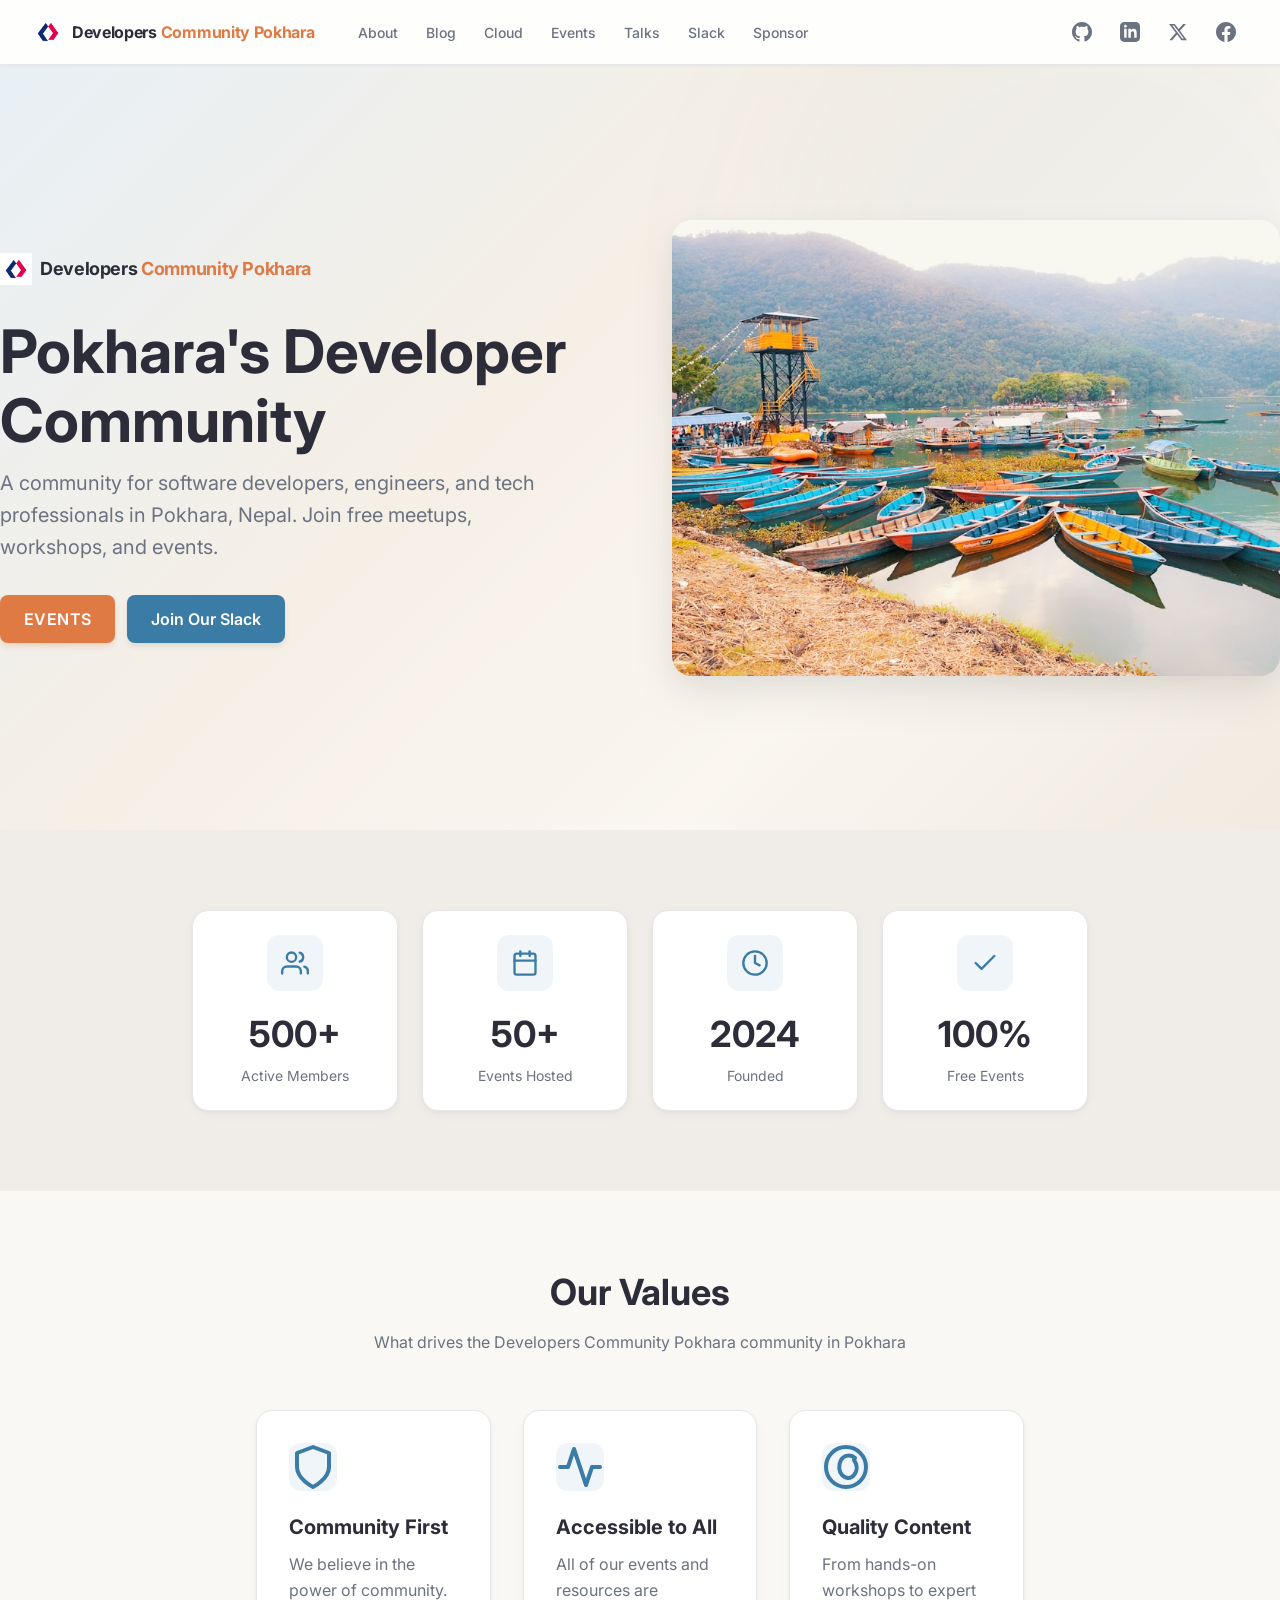
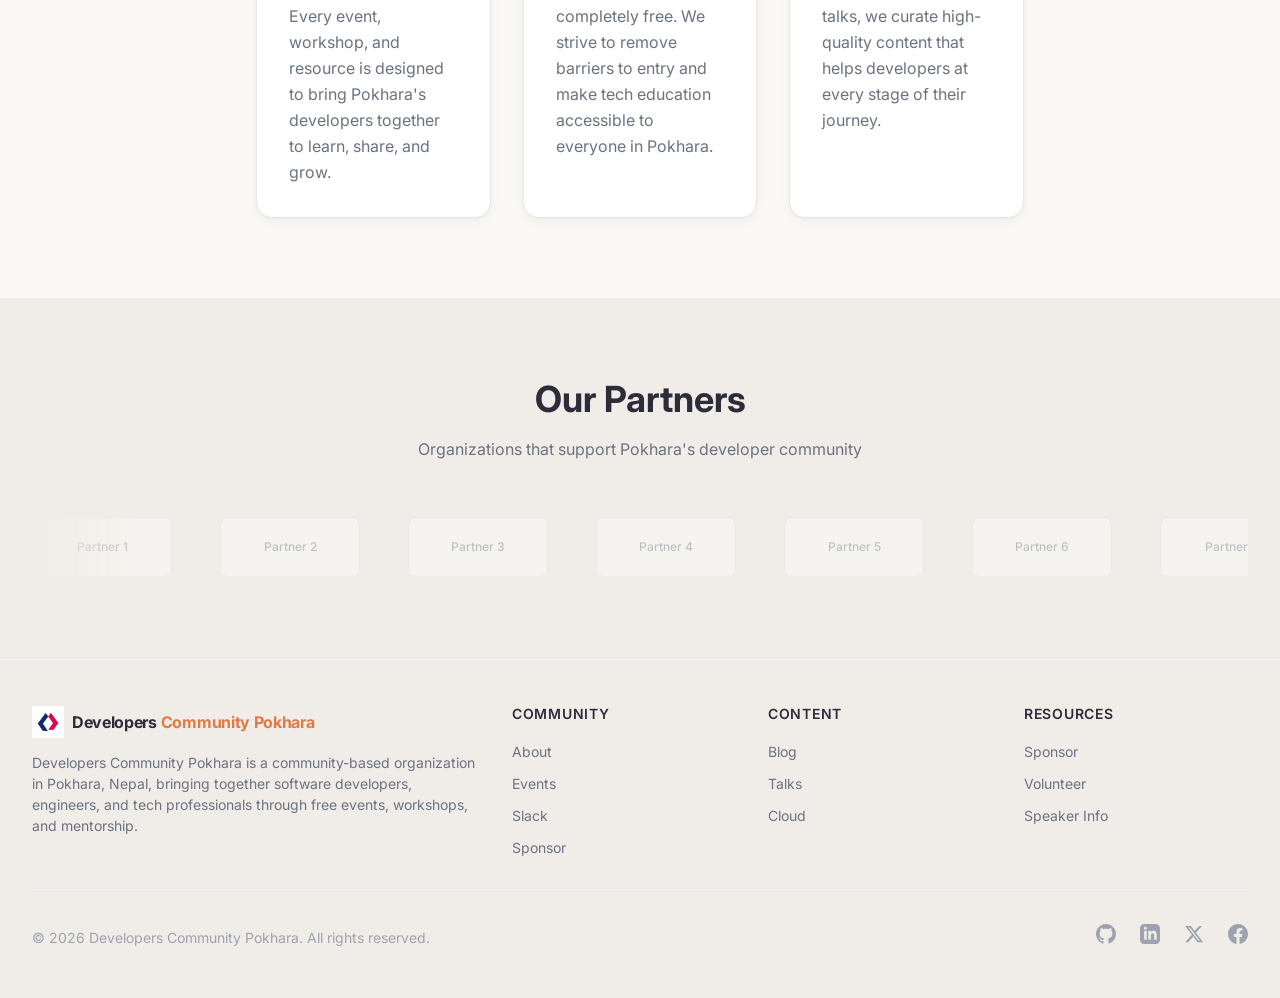
==== commit ef4d16e5: "add photos" ====
--- a/index.html
+++ b/index.html
@@ -3,8 +3,8 @@
 <head>
   <meta charset="utf-8" />
   <meta name="viewport" content="width=device-width, initial-scale=1" />
-  <title>Jyaba Devs - Pokhara's Developer &amp; Tech Community</title>
-  <meta name="description" content="Jyaba Devs is a community for software developers, engineers, and tech professionals in Pokhara, Nepal. Join free meetups, workshops, and events." />
+  <title>Developers Community Pokhara - Pokhara's Developer &amp; Tech Community</title>
+  <meta name="description" content="Developers Community Pokhara is a community for software developers, engineers, and tech professionals in Pokhara, Nepal. Join free meetups, workshops, and events." />
   <link rel="preconnect" href="https://fonts.googleapis.com">
   <link rel="preconnect" href="https://fonts.gstatic.com" crossorigin>
   <link rel="preconnect" href="https://images.unsplash.com">
@@ -41,14 +41,17 @@
         </div>
         <div class="td-header__right">
           <div class="td-header__actions">
-            <a class="td-header__link" href="https://github.com" target="_blank" rel="noopener noreferrer">
+            <a class="td-header__link" href="https://github.com/dev-community-pokhara" target="_blank" rel="noopener noreferrer">
               <svg viewBox="0 0 24 24" fill="currentColor" class="w-5 h-5"><path d="M12 0c-6.626 0-12 5.373-12 12 0 5.302 3.438 9.8 8.207 11.387.599.111.793-.261.793-.577v-2.234c-3.338.726-4.033-1.416-4.033-1.416-.546-1.387-1.333-1.756-1.333-1.756-1.089-.745.083-.729.083-.729 1.205.084 1.839 1.237 1.839 1.237 1.07 1.834 2.807 1.304 3.492.997.107-.775.418-1.305.762-1.604-2.665-.305-5.467-1.334-5.467-5.931 0-1.311.469-2.381 1.236-3.221-.124-.303-.535-1.524.117-3.176 0 0 1.008-.322 3.301 1.23.957-.266 1.983-.399 3.003-.404 1.02.005 2.047.138 3.006.404 2.291-1.552 3.297-1.23 3.297-1.23.653 1.653.242 2.874.118 3.176.77.84 1.235 1.911 1.235 3.221 0 4.609-2.807 5.624-5.479 5.921.43.372.823 1.102.823 2.222v3.293c0 .319.192.694.801.576 4.765-1.589 8.199-6.086 8.199-11.386 0-6.627-5.373-12-12-12z"></path></svg>
             </a>
-            <a class="td-header__link" href="https://linkedin.com" target="_blank" rel="noopener noreferrer">
+            <a class="td-header__link" href="https://www.linkedin.com/company/developers-community-pokhara" target="_blank" rel="noopener noreferrer">
               <svg viewBox="0 0 24 24" fill="currentColor" class="w-5 h-5"><path d="M19 0h-14c-2.761 0-5 2.239-5 5v14c0 2.761 2.239 5 5 5h14c2.762 0 5-2.239 5-5v-14c0-2.761-2.238-5-5-5zm-11 19h-3v-11h3v11zm-1.5-12.268c-.966 0-1.75-.79-1.75-1.764s.784-1.764 1.75-1.764 1.75.79 1.75 1.764-.783 1.764-1.75 1.764zm13.5 12.268h-3v-5.604c0-3.368-4-3.113-4 0v5.604h-3v-11h3v1.765c1.396-2.586 7-2.777 7 2.476v6.759z"></path></svg>
             </a>
             <a class="td-header__link" href="https://twitter.com" target="_blank" rel="noopener noreferrer">
               <svg viewBox="0 0 24 24" fill="currentColor" class="w-5 h-5"><path d="M18.244 2.25h3.308l-7.227 8.26 8.502 11.24H16.17l-5.214-6.817L4.99 21.75H1.68l7.73-8.835L1.254 2.25H8.08l4.713 6.231zm-1.161 17.52h1.833L7.084 4.126H5.117z"></path></svg>
+            </a>
+            <a class="td-header__link" href="https://www.facebook.com/groups/developerscommunityinpokhara" target="_blank" rel="noopener noreferrer">
+              <svg viewBox="0 0 24 24" fill="currentColor" class="w-5 h-5"><path d="M24 12.073c0-6.627-5.373-12-12-12s-12 5.373-12 12c0 5.99 4.388 10.954 10.125 11.854v-8.385H7.078v-3.47h3.047V9.43c0-3.007 1.792-4.669 4.533-4.669 1.312 0 2.686.235 2.686.235v2.953H15.83c-1.491 0-1.956.925-1.956 1.874v2.25h3.328l-.532 3.47h-2.796v8.385C19.612 23.027 24 18.062 24 12.073z"></path></svg>
             </a>
           </div>
           <button class="td-header__hamburger" aria-label="Toggle menu" aria-expanded="false">
@@ -65,14 +68,17 @@
           <a class="td-header__link" href="talks.html">Talks</a>
           <a class="td-header__link" href="https://slack.com" target="_blank" rel="noopener noreferrer">Slack</a>
           <a class="td-header__link" href="partnership.html">Sponsor</a>
-          <a class="td-header__link" href="https://github.com" target="_blank" rel="noopener noreferrer">
+          <a class="td-header__link" href="https://github.com/dev-community-pokhara" target="_blank" rel="noopener noreferrer">
             <svg viewBox="0 0 24 24" fill="currentColor" class="w-5 h-5"><path d="M12 0c-6.626 0-12 5.373-12 12 0 5.302 3.438 9.8 8.207 11.387.599.111.793-.261.793-.577v-2.234c-3.338.726-4.033-1.416-4.033-1.416-.546-1.387-1.333-1.756-1.333-1.756-1.089-.745.083-.729.083-.729 1.205.084 1.839 1.237 1.839 1.237 1.07 1.834 2.807 1.304 3.492.997.107-.775.418-1.305.762-1.604-2.665-.305-5.467-1.334-5.467-5.931 0-1.311.469-2.381 1.236-3.221-.124-.303-.535-1.524.117-3.176 0 0 1.008-.322 3.301 1.23.957-.266 1.983-.399 3.003-.404 1.02.005 2.047.138 3.006.404 2.291-1.552 3.297-1.23 3.297-1.23.653 1.653.242 2.874.118 3.176.77.84 1.235 1.911 1.235 3.221 0 4.609-2.807 5.624-5.479 5.921.43.372.823 1.102.823 2.222v3.293c0 .319.192.694.801.576 4.765-1.589 8.199-6.086 8.199-11.386 0-6.627-5.373-12-12-12z"></path></svg>
           </a>
-          <a class="td-header__link" href="https://linkedin.com" target="_blank" rel="noopener noreferrer">
+          <a class="td-header__link" href="https://www.linkedin.com/company/developers-community-pokhara" target="_blank" rel="noopener noreferrer">
             <svg viewBox="0 0 24 24" fill="currentColor" class="w-5 h-5"><path d="M19 0h-14c-2.761 0-5 2.239-5 5v14c0 2.761 2.239 5 5 5h14c2.762 0 5-2.239 5-5v-14c0-2.761-2.238-5-5-5zm-11 19h-3v-11h3v11zm-1.5-12.268c-.966 0-1.75-.79-1.75-1.764s.784-1.764 1.75-1.764 1.75.79 1.75 1.764-.783 1.764-1.75 1.764zm13.5 12.268h-3v-5.604c0-3.368-4-3.113-4 0v5.604h-3v-11h3v1.765c1.396-2.586 7-2.777 7 2.476v6.759z"></path></svg>
           </a>
           <a class="td-header__link" href="https://twitter.com" target="_blank" rel="noopener noreferrer">
             <svg viewBox="0 0 24 24" fill="currentColor" class="w-5 h-5"><path d="M18.244 2.25h3.308l-7.227 8.26 8.502 11.24H16.17l-5.214-6.817L4.99 21.75H1.68l7.73-8.835L1.254 2.25H8.08l4.713 6.231zm-1.161 17.52h1.833L7.084 4.126H5.117z"></path></svg>
+          </a>
+          <a class="td-header__link" href="https://www.facebook.com/groups/developerscommunityinpokhara" target="_blank" rel="noopener noreferrer">
+            <svg viewBox="0 0 24 24" fill="currentColor" class="w-5 h-5"><path d="M24 12.073c0-6.627-5.373-12-12-12s-12 5.373-12 12c0 5.99 4.388 10.954 10.125 11.854v-8.385H7.078v-3.47h3.047V9.43c0-3.007 1.792-4.669 4.533-4.669 1.312 0 2.686.235 2.686.235v2.953H15.83c-1.491 0-1.956.925-1.956 1.874v2.25h3.328l-.532 3.47h-2.796v8.385C19.612 23.027 24 18.062 24 12.073z"></path></svg>
           </a>
         </div>
       </div>
@@ -152,7 +158,7 @@
     <div class="container">
       <div class="section__header text-center">
         <h2 class="section__title">Our Values</h2>
-        <p class="section__subtitle">What drives the Jyaba Devs community in Pokhara</p>
+        <p class="section__subtitle">What drives the Developers Community Pokhara community in Pokhara</p>
       </div>
       <div class="features-grid">
         <div class="feature-card">
@@ -257,14 +263,17 @@
       <div class="td-footer__bottom">
         <p class="td-footer__copyright">&copy; 2026 Developers Community Pokhara. All rights reserved.</p>
         <div class="td-footer__socials">
-          <a class="td-footer__social-link" href="https://github.com" target="_blank" rel="noopener noreferrer" aria-label="GitHub">
+          <a class="td-footer__social-link" href="https://github.com/dev-community-pokhara" target="_blank" rel="noopener noreferrer" aria-label="GitHub">
             <svg viewBox="0 0 24 24" fill="currentColor"><path d="M12 0c-6.626 0-12 5.373-12 12 0 5.302 3.438 9.8 8.207 11.387.599.111.793-.261.793-.577v-2.234c-3.338.726-4.033-1.416-4.033-1.416-.546-1.387-1.333-1.756-1.333-1.756-1.089-.745.083-.729.083-.729 1.205.084 1.839 1.237 1.839 1.237 1.07 1.834 2.807 1.304 3.492.997.107-.775.418-1.305.762-1.604-2.665-.305-5.467-1.334-5.467-5.931 0-1.311.469-2.381 1.236-3.221-.124-.303-.535-1.524.117-3.176 0 0 1.008-.322 3.301 1.23.957-.266 1.983-.399 3.003-.404 1.02.005 2.047.138 3.006.404 2.291-1.552 3.297-1.23 3.297-1.23.653 1.653.242 2.874.118 3.176.77.84 1.235 1.911 1.235 3.221 0 4.609-2.807 5.624-5.479 5.921.43.372.823 1.102.823 2.222v3.293c0 .319.192.694.801.576 4.765-1.589 8.199-6.086 8.199-11.386 0-6.627-5.373-12-12-12z"></path></svg>
           </a>
-          <a class="td-footer__social-link" href="https://linkedin.com" target="_blank" rel="noopener noreferrer" aria-label="LinkedIn">
+          <a class="td-footer__social-link" href="https://www.linkedin.com/company/developers-community-pokhara" target="_blank" rel="noopener noreferrer" aria-label="LinkedIn">
             <svg viewBox="0 0 24 24" fill="currentColor"><path d="M19 0h-14c-2.761 0-5 2.239-5 5v14c0 2.761 2.239 5 5 5h14c2.762 0 5-2.239 5-5v-14c0-2.761-2.238-5-5-5zm-11 19h-3v-11h3v11zm-1.5-12.268c-.966 0-1.75-.79-1.75-1.764s.784-1.764 1.75-1.764 1.75.79 1.75 1.764-.783 1.764-1.75 1.764zm13.5 12.268h-3v-5.604c0-3.368-4-3.113-4 0v5.604h-3v-11h3v1.765c1.396-2.586 7-2.777 7 2.476v6.759z"></path></svg>
           </a>
           <a class="td-footer__social-link" href="https://twitter.com" target="_blank" rel="noopener noreferrer" aria-label="Twitter">
             <svg viewBox="0 0 24 24" fill="currentColor"><path d="M18.244 2.25h3.308l-7.227 8.26 8.502 11.24H16.17l-5.214-6.817L4.99 21.75H1.68l7.73-8.835L1.254 2.25H8.08l4.713 6.231zm-1.161 17.52h1.833L7.084 4.126H5.117z"></path></svg>
+          </a>
+          <a class="td-footer__social-link" href="https://www.facebook.com/groups/developerscommunityinpokhara" target="_blank" rel="noopener noreferrer" aria-label="Facebook">
+            <svg viewBox="0 0 24 24" fill="currentColor"><path d="M24 12.073c0-6.627-5.373-12-12-12s-12 5.373-12 12c0 5.99 4.388 10.954 10.125 11.854v-8.385H7.078v-3.47h3.047V9.43c0-3.007 1.792-4.669 4.533-4.669 1.312 0 2.686.235 2.686.235v2.953H15.83c-1.491 0-1.956.925-1.956 1.874v2.25h3.328l-.532 3.47h-2.796v8.385C19.612 23.027 24 18.062 24 12.073z"></path></svg>
           </a>
         </div>
       </div>
--- a/css/style.css
+++ b/css/style.css
@@ -1,5 +1,5 @@
 /* ============================================
-   Jyaba Devs — Light Design System
+   Developers Community Pokhara — Light Design System
    Theme: Pokhara — Lake City / Himalayan Gateway
    ============================================ */
 
